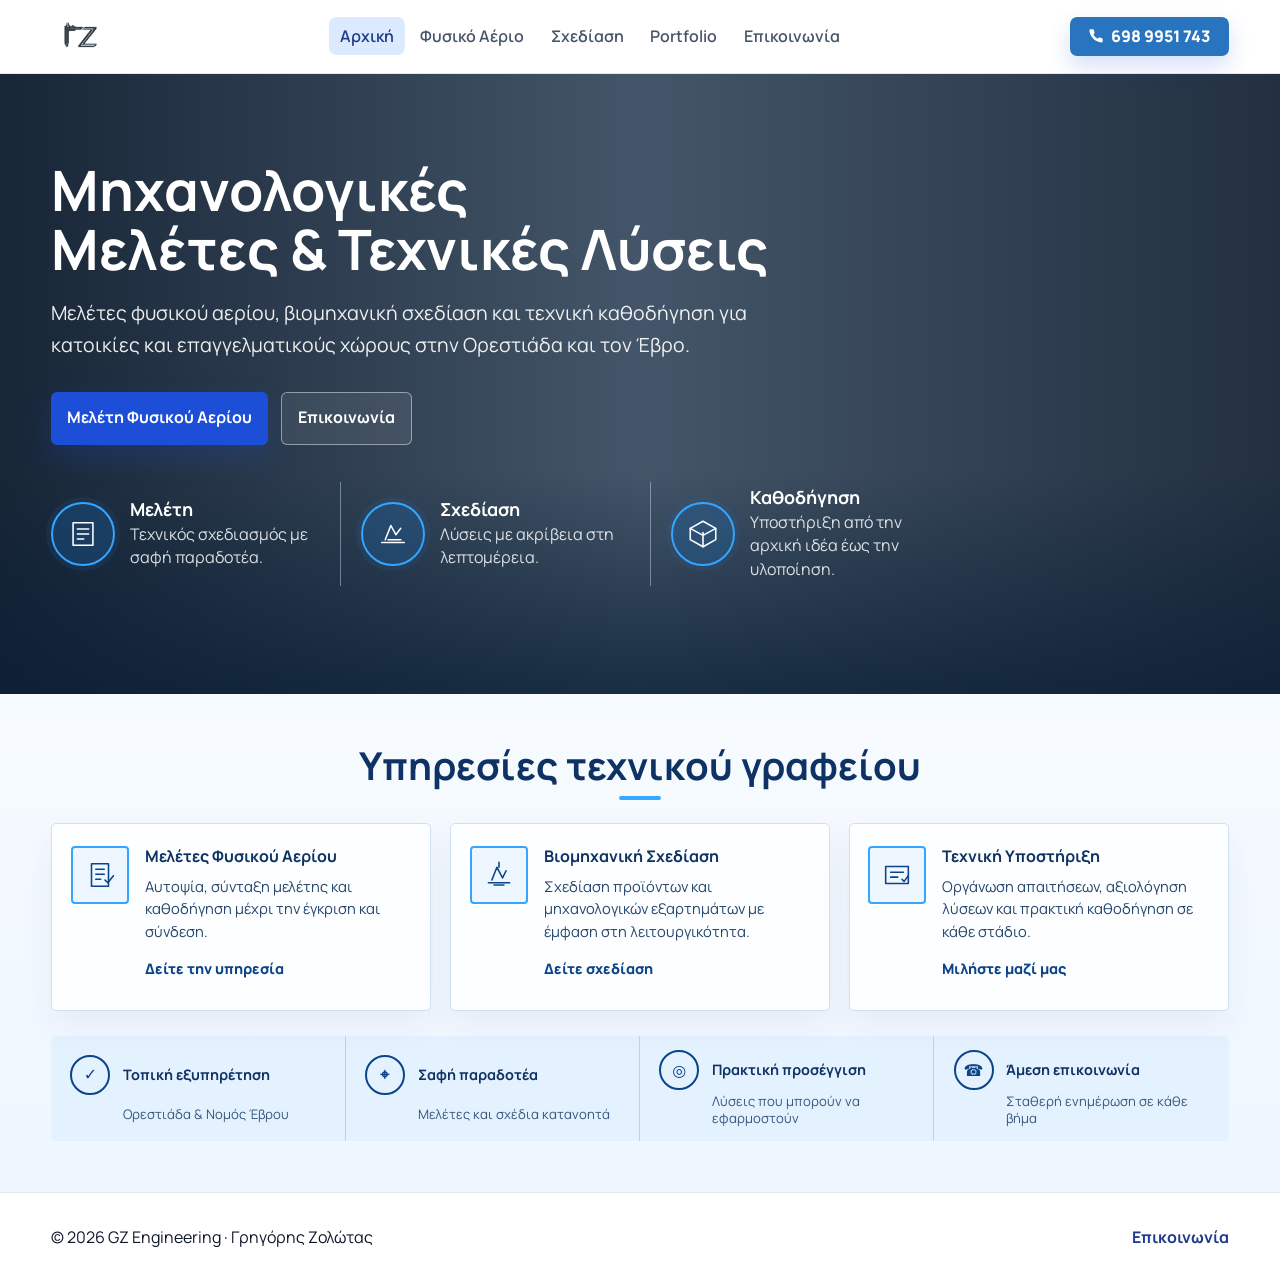
==== index.html @ 8419c151 "Update index.html" ====
<!doctype html>
<html lang="el">
<head>
  <meta charset="UTF-8" />
  <meta name="viewport" content="width=device-width, initial-scale=1.0" />
  <title>Μηχανολογικές Μελέτες & Βιομηχανική Σχεδίαση | GZ Engineering</title>
  <meta name="description" content="Τεχνικό γραφείο μηχανολόγου μηχανικού στην Ορεστιάδα. Μελέτες φυσικού αερίου, βιομηχανική σχεδίαση και τεχνικές λύσεις για κατοικίες και επιχειρήσεις." />
  <meta name="keywords" content="μελέτη φυσικού αερίου, μελέτη φυσικού αερίου Ορεστιάδα, μηχανολόγος μηχανικός Ορεστιάδα, βιομηχανική σχεδίαση" />
  <meta name="robots" content="index, follow" />
  <link rel="canonical" href="https://gzengineering.gr/" />
  <meta property="og:title" content="Μηχανολογικές Μελέτες & Βιομηχανική Σχεδίαση | GZ Engineering" />
  <meta property="og:description" content="Τεχνικές λύσεις μηχανολόγου μηχανικού για κατοικίες και επαγγελματικούς χώρους στην Ορεστιάδα." />
  <meta property="og:type" content="website" />
  <meta property="og:url" content="https://gzengineering.gr/" />
  <meta name="theme-color" content="#0f172a" />
  <link rel="preconnect" href="https://fonts.googleapis.com" />
  <link rel="preconnect" href="https://fonts.gstatic.com" crossorigin />
  <link href="https://fonts.googleapis.com/css2?family=Manrope:wght@400;500;700;800&display=swap" rel="stylesheet" />
  <link rel="stylesheet" href="styles.css" />
  <script type="application/ld+json">
  {
    "@context": "https://schema.org",
    "@type": "ProfessionalService",
    "name": "GZ Engineering - Γρηγόρης Ζολώτας",
    "areaServed": "Ορεστιάδα",
    "serviceType": ["Μελέτη φυσικού αερίου", "Βιομηχανική σχεδίαση"],
    "url": "https://gzengineering.gr/"
  }
  </script>
</head>
<body class="home-page">
  <header class="site-header">
    <div class="container nav-wrap">
      <a class="brand" href="index.html" aria-label="GZ Engineering - Αρχική">
        <img class="brand-logo" src="assets/logo.png" alt="GZ Engineering" />
      </a>
      <nav aria-label="Κύρια πλοήγηση">
        <ul class="nav-list">
          <li><a class="active" href="index.html">Αρχική</a></li>
          <li><a href="fysiko-aerio.html">Φυσικό Αέριο</a></li>
          <li><a href="sxediasi.html">Σχεδίαση</a></li>
          <li><a href="portfolio.html">Portfolio</a></li>
          <li><a href="epikoinonia.html">Επικοινωνία</a></li>
        </ul>
      </nav>
      <a class="header-phone" href="tel:+306989951743" aria-label="Καλέστε στο 698 9951 743">
        <svg aria-hidden="true" viewBox="0 0 24 24" focusable="false">
          <path d="M22 16.92v3a2 2 0 0 1-2.18 2 19.8 19.8 0 0 1-8.63-3.07 19.5 19.5 0 0 1-6-6A19.8 19.8 0 0 1 2.12 4.18 2 2 0 0 1 4.11 2h3a2 2 0 0 1 2 1.72c.12.9.32 1.77.59 2.61a2 2 0 0 1-.45 2.11L8 9.69a16 16 0 0 0 6.31 6.31l1.25-1.25a2 2 0 0 1 2.11-.45c.84.27 1.72.47 2.61.59A2 2 0 0 1 22 16.92Z" />
        </svg>
        698 9951 743
      </a>
    </div>
  </header>

  <main>
    <section class="home-hero" aria-labelledby="home-title">
      <div class="container home-hero-grid">
        <div class="home-hero-copy">
          <h1 id="home-title"><span>Μηχανολογικές</span> <span>Μελέτες & Τεχνικές Λύσεις</span></h1>
          <p class="home-lead">
            Μελέτες φυσικού αερίου, βιομηχανική σχεδίαση και τεχνική καθοδήγηση
            για κατοικίες και επαγγελματικούς χώρους στην Ορεστιάδα και τον Έβρο.
          </p>

          <div class="home-hero-actions">
            <a class="btn btn-primary home-primary-action" href="fysiko-aerio.html">Μελέτη Φυσικού Αερίου</a>
            <a class="btn btn-secondary home-secondary-action" href="epikoinonia.html">Επικοινωνία</a>
          </div>

          <div class="home-process" aria-label="Κύρια χαρακτηριστικά τεχνικής υποστήριξης">
            <article class="home-process-item">
              <span class="home-process-icon" aria-hidden="true">
                <svg viewBox="0 0 48 48" focusable="false">
                  <path d="M10 8h28v32H10V8Z" />
                  <path d="M16 17h16M16 24h16M16 31h9" />
                </svg>
              </span>
              <div>
                <h2>Μελέτη</h2>
                <p>Τεχνικός σχεδιασμός με σαφή παραδοτέα.</p>
              </div>
            </article>

            <article class="home-process-item">
              <span class="home-process-icon" aria-hidden="true">
                <svg viewBox="0 0 48 48" focusable="false">
                  <path d="M8 36h32M13 32l8-20 7 13 7-9" />
                  <path d="M17 32h18" />
                </svg>
              </span>
              <div>
                <h2>Σχεδίαση</h2>
                <p>Λύσεις με ακρίβεια στη λεπτομέρεια.</p>
              </div>
            </article>

            <article class="home-process-item">
              <span class="home-process-icon" aria-hidden="true">
                <svg viewBox="0 0 48 48" focusable="false">
                  <path d="M24 6 42 16v16L24 42 6 32V16L24 6Z" />
                  <path d="M24 22v20M42 16 24 26 6 16" />
                </svg>
              </span>
              <div>
                <h2>Καθοδήγηση</h2>
                <p>Υποστήριξη από την αρχική ιδέα έως την υλοποίηση.</p>
              </div>
            </article>
          </div>
        </div>
      </div>
    </section>

    <section class="home-services-section" aria-labelledby="services-title">
      <div class="container">
        <h2 id="services-title">Υπηρεσίες τεχνικού γραφείου</h2>

        <div class="home-services-grid">
          <article class="home-service-card">
            <span class="home-service-icon" aria-hidden="true">
              <svg viewBox="0 0 48 48" focusable="false">
                <path d="M12 8h24v32H12V8Z" />
                <path d="M18 16h12M18 23h12M18 30h7M31 31l4 4 8-10" />
              </svg>
            </span>
            <div>
              <h3>Μελέτες Φυσικού Αερίου</h3>
              <p>Αυτοψία, σύνταξη μελέτης και καθοδήγηση μέχρι την έγκριση και σύνδεση.</p>
              <a href="fysiko-aerio.html">Δείτε την υπηρεσία</a>
            </div>
          </article>

          <article class="home-service-card">
            <span class="home-service-icon" aria-hidden="true">
              <svg viewBox="0 0 48 48" focusable="false">
                <path d="M9 35h30M14 31l7-18 8 15 5-10" />
                <path d="M17 38h14M24 6v7" />
              </svg>
            </span>
            <div>
              <h3>Βιομηχανική Σχεδίαση</h3>
              <p>Σχεδίαση προϊόντων και μηχανολογικών εξαρτημάτων με έμφαση στη λειτουργικότητα.</p>
              <a href="sxediasi.html">Δείτε σχεδίαση</a>
            </div>
          </article>

          <article class="home-service-card">
            <span class="home-service-icon" aria-hidden="true">
              <svg viewBox="0 0 48 48" focusable="false">
                <path d="M8 12h32v24H8V12Z" />
                <path d="M15 20h18M15 27h10M31 30l3 3 6-8" />
              </svg>
            </span>
            <div>
              <h3>Τεχνική Υποστήριξη</h3>
              <p>Οργάνωση απαιτήσεων, αξιολόγηση λύσεων και πρακτική καθοδήγηση σε κάθε στάδιο.</p>
              <a href="epikoinonia.html">Μιλήστε μαζί μας</a>
            </div>
          </article>
        </div>

        <div class="home-trust-strip" aria-label="Βασικά πλεονεκτήματα συνεργασίας">
          <div>
            <span aria-hidden="true">✓</span>
            <strong>Τοπική εξυπηρέτηση</strong>
            <p>Ορεστιάδα & Νομός Έβρου</p>
          </div>
          <div>
            <span aria-hidden="true">⌖</span>
            <strong>Σαφή παραδοτέα</strong>
            <p>Μελέτες και σχέδια κατανοητά</p>
          </div>
          <div>
            <span aria-hidden="true">◎</span>
            <strong>Πρακτική προσέγγιση</strong>
            <p>Λύσεις που μπορούν να εφαρμοστούν</p>
          </div>
          <div>
            <span aria-hidden="true">☎</span>
            <strong>Άμεση επικοινωνία</strong>
            <p>Σταθερή ενημέρωση σε κάθε βήμα</p>
          </div>
        </div>
      </div>
    </section>
  </main>

  <footer class="site-footer">
    <div class="container footer-wrap">
      <p>© <span id="year"></span> GZ Engineering · Γρηγόρης Ζολώτας</p>
      <a href="epikoinonia.html">Επικοινωνία</a>
    </div>
  </footer>

  <script>
    document.getElementById('year').textContent = new Date().getFullYear();
  </script>
</body>
</html>
---- styles.css ----
:root {
  --bg: #f8fafc;
  --surface: #ffffff;
  --ink: #0f172a;
  --muted: #475569;
  --line: #e2e8f0;
  --primary: #1d4ed8;
  --primary-dark: #1e3a8a;
}

* { box-sizing: border-box; }
body {
  margin: 0;
  font-family: 'Manrope', system-ui, -apple-system, sans-serif;
  color: var(--ink);
  background: var(--bg);
  line-height: 1.6;
  overflow-x: hidden;
}
.container { width: min(1100px, 92%); margin-inline: auto; }

.site-header {
  position: sticky;
  top: 0;
  z-index: 20;
  backdrop-filter: blur(8px);
  background: color-mix(in srgb, white 80%, transparent);
  border-bottom: 1px solid var(--line);
}
.nav-wrap { display: flex; align-items: center; justify-content: space-between; gap: 1rem; padding: .9rem 0; }
.brand { font-weight: 800; color: var(--ink); text-decoration: none; letter-spacing: .2px; }
nav { min-width: 0; }
.nav-list { display: flex; flex-wrap: wrap; list-style: none; gap: .25rem; margin: 0; padding: 0; }
.nav-list a {
  text-decoration: none;
  color: var(--muted);
  font-weight: 600;
  padding: .5rem .7rem;
  border-radius: .5rem;
}
.nav-list a:hover, .nav-list a.active { color: var(--primary-dark); background: #dbeafe; }

.hero { padding: 6rem 0 4rem; }
.eyebrow { color: var(--primary-dark); font-weight: 700; text-transform: uppercase; letter-spacing: .08em; font-size: .8rem; }
h1 { font-size: clamp(2rem, 6vw, 3.6rem); line-height: 1.1; margin: .5rem 0 1rem; }
.lead { font-size: clamp(1rem, 2.6vw, 1.2rem); color: var(--muted); max-width: 68ch; }
.hero-cta { display: flex; flex-wrap: wrap; gap: .85rem; margin-top: 1.6rem; }
.btn { text-decoration: none; padding: .8rem 1rem; border: 0; border-radius: .7rem; font: inherit; font-weight: 700; cursor: pointer; }
.btn-primary { background: var(--primary); color: white; }
.btn-primary:hover { background: var(--primary-dark); }
.btn-secondary { border: 1px solid var(--line); color: var(--ink); background: white; }

.section { padding: 1rem 0 4rem; }
.grid-2 { display: grid; gap: 1rem; grid-template-columns: 1fr; }
.card {
  background: var(--surface);
  border: 1px solid var(--line);
  border-radius: 1rem;
  padding: 1.2rem 1.2rem;
}
.card h2 { margin-top: .2rem; font-size: 1.25rem; }
.card ul { padding-left: 1.1rem; margin: .5rem 0 0; }

.site-footer { border-top: 1px solid var(--line); background: white; }
.footer-wrap { display: flex; justify-content: space-between; align-items: center; gap: 1rem; padding: 1rem 0; }
.footer-wrap a { color: var(--primary-dark); font-weight: 700; text-decoration: none; }

@media (min-width: 860px) {
  .grid-2 { grid-template-columns: 1fr 1fr; }
}

.hero-compact { padding-top: 4.5rem; }
.facts-grid { display: grid; gap: .9rem; margin-top: 1.2rem; }
.fact-card { background: #eff6ff; border: 1px solid #bfdbfe; border-radius: .9rem; padding: 1rem; font-weight: 600; color: #1e3a8a; }

.split { display: grid; gap: 1rem; grid-template-columns: 1fr; }
.form-card h2 { margin-bottom: .8rem; }
.interest-form { display: grid; gap: .7rem; }
.interest-form label, .interest-form legend { font-weight: 700; }
.interest-form input, .interest-form select, .interest-form textarea {
  width: 100%; padding: .7rem .75rem; border-radius: .65rem; border: 1px solid var(--line); font: inherit;
}
.interest-form fieldset { border: 1px solid var(--line); border-radius: .75rem; padding: .75rem; display: grid; gap: .5rem; }
.check { display: flex; align-items: flex-start; gap: .5rem; font-weight: 500; }
.check input[type="checkbox"] { width: auto; flex: 0 0 auto; margin: .35rem 0 0; }

@media (min-width: 860px) {
  .split { grid-template-columns: 1fr 1fr; }
  .facts-grid { grid-template-columns: repeat(3, 1fr); }
}

.brand {
  display: inline-flex;
  align-items: center;
}

.brand-logo {
  display: block;
  height: 44px;
  width: auto;
  max-width: min(180px, 36vw);
  object-fit: contain;
}

.header-phone {
  display: none;
  align-items: center;
  gap: .45rem;
  text-decoration: none;
  color: #ffffff;
  background: #2874be;
  padding: .72rem 1.15rem;
  border-radius: .45rem;
  font-weight: 800;
  line-height: 1;
  box-shadow: 0 10px 22px rgba(29, 78, 216, .18);
}

.header-phone svg {
  width: 1rem;
  height: 1rem;
  fill: currentColor;
}

.header-phone:hover {
  background: var(--primary-dark);
}

/* Homepage */
.home-page {
  background: #f3f8fd;
}

.home-page .site-header {
  background: rgba(255, 255, 255, .98);
  backdrop-filter: blur(12px);
}

.home-page .container {
  width: min(1360px, 92%);
}

.home-hero {
  position: relative;
  min-height: 620px;
  color: #ffffff;
  background:
    linear-gradient(90deg, rgba(5, 20, 38, .92) 0%, rgba(9, 31, 55, .75) 50%, rgba(5, 20, 38, .88) 100%),
    url("https://images.unsplash.com/photo-1764737734436-7eb904d3a4ab?auto=format&fit=crop&fm=jpg&ixlib=rb-4.1.0&q=85&w=2400") center / cover no-repeat;
  overflow: hidden;
}

.home-hero::after {
  content: "";
  position: absolute;
  inset: auto 0 0;
  height: 36%;
  background: linear-gradient(0deg, rgba(8, 29, 52, .72), rgba(8, 29, 52, 0));
  pointer-events: none;
}

.home-hero-grid {
  position: relative;
  z-index: 1;
  display: grid;
  grid-template-columns: 1fr;
  align-items: start;
  padding: clamp(1rem, 2vw, 1.45rem) 0 clamp(3rem, 5vw, 4.5rem);
}

.home-hero-copy {
  max-width: 960px;
  padding-top: clamp(3.25rem, 5vw, 4.35rem);
}

.home-eyebrow {
  position: relative;
  margin: 0 0 1.8rem;
  color: #38a7ff;
  font-size: clamp(1rem, 1.7vw, 1.35rem);
  font-weight: 500;
}

.home-eyebrow::after {
  content: "";
  position: absolute;
  left: 0;
  bottom: -1rem;
  width: 52px;
  height: 4px;
  border-radius: 999px;
  background: #38a7ff;
}

.home-hero h1 {
  max-width: 900px;
  margin: 0 0 1.1rem;
  color: #ffffff;
  font-size: clamp(2.45rem, 4.35vw, 4.25rem);
  line-height: 1.06;
  letter-spacing: 0;
}

.home-hero h1 span {
  display: block;
}

.home-lead {
  max-width: 720px;
  margin: 0;
  color: rgba(255, 255, 255, .92);
  font-size: clamp(1.03rem, 1.55vw, 1.22rem);
  line-height: 1.65;
}

.home-hero-actions {
  display: flex;
  flex-wrap: wrap;
  gap: .8rem;
  margin-top: clamp(1.4rem, 2.4vw, 2rem);
}

.home-primary-action,
.home-secondary-action {
  display: inline-flex;
  align-items: center;
  justify-content: center;
  min-height: 46px;
  border-radius: .38rem;
}

.home-primary-action {
  box-shadow: 0 12px 30px rgba(29, 78, 216, .22);
}

.home-secondary-action {
  color: #ffffff;
  border-color: rgba(255, 255, 255, .45);
  background: rgba(255, 255, 255, .08);
}

.home-secondary-action:hover {
  color: #0f3264;
  background: rgba(255, 255, 255, .9);
}

.home-process {
  display: grid;
  grid-template-columns: repeat(3, minmax(0, 1fr));
  gap: 1.25rem;
  max-width: 910px;
  margin-top: clamp(1.8rem, 3vw, 2.35rem);
}

.home-process-item {
  display: grid;
  grid-template-columns: auto 1fr;
  gap: .9rem;
  align-items: center;
  min-width: 0;
  padding: .3rem 1rem .3rem 0;
  border-right: 1px solid rgba(203, 225, 246, .45);
}

.home-process-item > div,
.home-service-card > div {
  min-width: 0;
}

.home-process-item:last-child {
  border-right: 0;
}

.home-process-icon,
.home-service-icon {
  display: inline-grid;
  place-items: center;
  border: 2px solid #35a5ff;
}

.home-process-icon {
  width: 64px;
  height: 64px;
  color: #ffffff;
  border-radius: 50%;
  background: rgba(25, 104, 173, .32);
  box-shadow: 0 0 0 5px rgba(31, 111, 191, .13);
}

.home-process-icon svg,
.home-service-icon svg {
  width: 34px;
  height: 34px;
  fill: none;
  stroke: currentColor;
  stroke-linecap: round;
  stroke-linejoin: round;
  stroke-width: 2.2;
}

.home-process-item h2 {
  margin: 0 0 .15rem;
  color: #ffffff;
  font-size: 1.12rem;
  line-height: 1.2;
}

.home-process-item p {
  margin: 0;
  color: rgba(255, 255, 255, .84);
  line-height: 1.45;
}

.home-services-section {
  padding: clamp(2.2rem, 4vw, 3.8rem) 0 3.2rem;
  background: linear-gradient(180deg, #f7fbff 0%, #eef6ff 100%);
}

.home-services-section h2 {
  position: relative;
  margin: 0 auto 1.45rem;
  color: #0f3264;
  font-size: clamp(1.85rem, 3vw, 2.45rem);
  line-height: 1.1;
  text-align: center;
}

.home-services-section h2::after {
  content: "";
  display: block;
  width: 42px;
  height: 4px;
  margin: .55rem auto 0;
  border-radius: 999px;
  background: #38a7ff;
}

.home-services-grid {
  display: grid;
  grid-template-columns: repeat(3, minmax(0, 1fr));
  gap: 1.2rem;
}

.home-service-card {
  display: grid;
  grid-template-columns: auto 1fr;
  gap: 1rem;
  min-width: 0;
  min-height: 188px;
  padding: 1.35rem 1.15rem;
  border: 1px solid #cfe0f3;
  border-radius: .32rem;
  background: rgba(255, 255, 255, .86);
  box-shadow: 0 14px 34px rgba(18, 54, 95, .06);
}

.home-service-icon {
  width: 58px;
  height: 58px;
  color: #0b4488;
  border-radius: .25rem;
  background: #eef6ff;
}

.home-service-card h3 {
  margin: 0 0 .55rem;
  color: #0f3264;
  font-size: 1rem;
  line-height: 1.25;
}

.home-service-card p {
  margin: 0 0 .8rem;
  color: #24466d;
  font-size: .92rem;
  line-height: 1.55;
}

.home-service-card a {
  color: #0b4488;
  font-size: .9rem;
  font-weight: 800;
  text-decoration: none;
}

.home-service-card a:hover {
  color: var(--primary);
  text-decoration: underline;
  text-underline-offset: .18rem;
}

.home-trust-strip {
  display: grid;
  grid-template-columns: repeat(4, minmax(0, 1fr));
  gap: 0;
  margin-top: 1.55rem;
  border-radius: .28rem;
  background: rgba(226, 241, 255, .82);
  overflow: hidden;
}

.home-trust-strip > div {
  display: grid;
  grid-template-columns: auto 1fr;
  column-gap: .8rem;
  align-items: center;
  min-height: 74px;
  padding: .9rem 1.2rem;
  border-right: 1px solid #b8d3ef;
}

.home-trust-strip > div:last-child {
  border-right: 0;
}

.home-trust-strip span {
  display: inline-grid;
  place-items: center;
  width: 40px;
  height: 40px;
  border: 2px solid #0b4488;
  border-radius: 50%;
  color: #0b4488;
  font-weight: 800;
}

.home-trust-strip strong {
  display: block;
  color: #0f3264;
  font-size: .9rem;
  line-height: 1.25;
}

.home-trust-strip p {
  grid-column: 2;
  margin: .15rem 0 0;
  color: #37577c;
  font-size: .82rem;
  line-height: 1.3;
}

/* Natural gas landing page */
.gas-page {
  background: #f3f8fd;
}

.gas-page .site-header {
  background: rgba(255, 255, 255, .98);
  backdrop-filter: blur(12px);
}

.gas-page .container {
  width: min(1360px, 92%);
}

.gas-hero {
  position: relative;
  min-height: 560px;
  color: #ffffff;
  background:
    linear-gradient(90deg, rgba(5, 20, 38, .90) 0%, rgba(7, 27, 50, .72) 49%, rgba(6, 24, 45, .88) 100%),
    url("https://images.unsplash.com/photo-1710751188315-4f220a614bcd?auto=format&fit=crop&fm=jpg&ixlib=rb-4.1.0&q=85&w=2400") center / cover no-repeat;
  overflow: hidden;
}

.gas-hero::after {
  content: "";
  position: absolute;
  inset: auto 0 0;
  height: 36%;
  background: linear-gradient(0deg, rgba(8, 29, 52, .72), rgba(8, 29, 52, 0));
  pointer-events: none;
}

.gas-hero-grid {
  position: relative;
  z-index: 1;
  display: grid;
  grid-template-columns: 1fr;
  gap: clamp(2rem, 5vw, 4rem);
  align-items: start;
  padding: clamp(1rem, 2vw, 1.45rem) 0 clamp(3rem, 5vw, 4.5rem);
}

.gas-hero-copy {
  max-width: 925px;
  padding-top: clamp(3.25rem, 5vw, 4.25rem);
}

.gas-eyebrow {
  position: relative;
  margin: 0 0 1.8rem;
  color: #38a7ff;
  font-size: clamp(1rem, 1.7vw, 1.35rem);
  font-weight: 500;
}

.gas-eyebrow::after {
  content: "";
  position: absolute;
  left: 0;
  bottom: -1rem;
  width: 52px;
  height: 4px;
  border-radius: 999px;
  background: #38a7ff;
}

.gas-hero h1 {
  max-width: 860px;
  margin: 0 0 1.1rem;
  color: #ffffff;
  font-size: clamp(2.4rem, 4.35vw, 4.15rem);
  line-height: 1.06;
  letter-spacing: 0;
}

.gas-lead {
  max-width: 670px;
  margin: 0;
  color: rgba(255, 255, 255, .92);
  font-size: clamp(1.03rem, 1.55vw, 1.22rem);
  line-height: 1.65;
}

.gas-process {
  display: grid;
  grid-template-columns: repeat(3, minmax(0, 1fr));
  gap: 1.25rem;
  max-width: 875px;
  margin-top: clamp(1.7rem, 3vw, 2.25rem);
}

.process-item {
  display: grid;
  grid-template-columns: auto 1fr;
  gap: .9rem;
  align-items: center;
  min-width: 0;
  padding: .3rem 1rem .3rem 0;
  border-right: 1px solid rgba(203, 225, 246, .45);
}

.process-item:last-child {
  border-right: 0;
}

.process-icon,
.study-icon {
  display: inline-grid;
  place-items: center;
  color: #ffffff;
  border: 2px solid #35a5ff;
  background: rgba(25, 104, 173, .32);
  box-shadow: 0 0 0 5px rgba(31, 111, 191, .13);
}

.process-icon {
  width: 64px;
  height: 64px;
  border-radius: 50%;
}

.process-icon svg,
.study-icon svg {
  width: 34px;
  height: 34px;
  fill: none;
  stroke: currentColor;
  stroke-linecap: round;
  stroke-linejoin: round;
  stroke-width: 2.2;
}

.process-item h2 {
  margin: 0 0 .15rem;
  color: #ffffff;
  font-size: 1.12rem;
  line-height: 1.2;
}

.process-item p {
  margin: 0;
  color: rgba(255, 255, 255, .84);
  line-height: 1.45;
}

.gas-hero-actions {
  display: flex;
  flex-wrap: wrap;
  gap: .75rem;
  margin-top: clamp(1.4rem, 2.4vw, 2rem);
}

.gas-anchor-button {
  display: inline-flex;
  align-items: center;
  justify-content: center;
  min-height: 46px;
  border-radius: .38rem;
  box-shadow: 0 12px 30px rgba(29, 78, 216, .22);
}

.gas-benefits-section {
  padding: clamp(2.2rem, 4vw, 3.6rem) 0;
  background: linear-gradient(180deg, #eef6ff 0%, #f7fbff 100%);
}

.gas-benefits-section h2 {
  position: relative;
  margin: 0 auto 1.45rem;
  color: #0f3264;
  font-size: clamp(1.85rem, 3vw, 2.45rem);
  line-height: 1.1;
  text-align: center;
}

.gas-benefits-section h2::after {
  content: "";
  display: block;
  width: 42px;
  height: 4px;
  margin: .55rem auto 0;
  border-radius: 999px;
  background: #38a7ff;
}

.gas-benefits-grid {
  display: grid;
  grid-template-columns: repeat(2, minmax(0, 1fr));
  gap: 1.2rem;
}

.gas-benefit-card {
  min-height: 170px;
  padding: 1.35rem 1.45rem;
  border: 1px solid #cfe0f3;
  border-radius: .32rem;
  background: rgba(255, 255, 255, .86);
  box-shadow: 0 14px 34px rgba(18, 54, 95, .06);
}

.gas-benefit-card p {
  margin: 0;
  color: #24466d;
  font-size: 1rem;
  line-height: 1.65;
}

.gas-benefit-card strong {
  color: #0f3264;
}

.benefits-link {
  display: flex;
  justify-content: center;
  width: fit-content;
  max-width: 100%;
  margin: 1.45rem auto 0;
  border-radius: .38rem;
  text-align: center;
}

.gas-interest-form {
  gap: .24rem;
  padding: clamp(1.05rem, 2vw, 1.45rem);
  color: #ffffff;
  border: 1px solid rgba(172, 208, 238, .35);
  border-radius: .6rem;
  background: linear-gradient(145deg, rgba(17, 44, 76, .92), rgba(8, 28, 52, .88));
  box-shadow: 0 24px 70px rgba(0, 0, 0, .28);
}

.gas-interest-form h2 {
  position: relative;
  margin: 0 0 .9rem;
  color: #ffffff;
  font-size: clamp(1.4rem, 1.9vw, 1.65rem);
  line-height: 1.18;
}

.gas-interest-form h2::after {
  content: "";
  position: absolute;
  left: 0;
  bottom: -.65rem;
  width: 52px;
  height: 4px;
  border-radius: 999px;
  background: #38a7ff;
}

.gas-interest-form label {
  color: rgba(255, 255, 255, .92);
  font-size: .82rem;
}

.gas-interest-form input,
.gas-interest-form select,
.gas-interest-form textarea {
  min-height: 38px;
  color: #243044;
  background: rgba(255, 255, 255, .95);
  border-color: rgba(218, 230, 242, .98);
  border-radius: .35rem;
  outline: none;
}

.gas-interest-form input:focus,
.gas-interest-form select:focus,
.gas-interest-form textarea:focus {
  border-color: #38a7ff;
  box-shadow: 0 0 0 3px rgba(56, 167, 255, .2);
}

.gas-interest-form textarea {
  resize: vertical;
  min-height: 60px;
}

.gas-interest-form .gas-use-options {
  gap: .45rem;
  margin: .1rem 0 .25rem;
  padding: .55rem .65rem .65rem;
  border-color: rgba(172, 208, 238, .3);
  border-radius: .4rem;
  background: rgba(255, 255, 255, .06);
}

.gas-interest-form .gas-use-options legend {
  padding: 0 .2rem;
  color: rgba(255, 255, 255, .92);
  font-size: .82rem;
}

.gas-use-grid {
  display: grid;
  grid-template-columns: 1fr;
  gap: .35rem;
}

.gas-use-grid .check {
  align-items: center;
  min-height: 32px;
  padding: .35rem .48rem;
  border: 1px solid rgba(172, 208, 238, .22);
  border-radius: .35rem;
  background: rgba(255, 255, 255, .06);
  color: rgba(255, 255, 255, .9);
  font-size: .8rem;
  line-height: 1.25;
}

.gas-use-grid .check input[type="checkbox"] {
  width: 18px;
  height: 18px;
  min-height: 0;
  margin: 0;
  accent-color: #1f6fbf;
}

.gas-interest-form .consent-check {
  align-items: flex-start;
  margin: .2rem 0 .5rem;
  color: rgba(255, 255, 255, .9);
  font-size: .78rem;
  line-height: 1.45;
}

.gas-interest-form .consent-check input {
  width: 22px;
  height: 22px;
  min-height: 0;
  margin-top: .1rem;
  accent-color: #1f6fbf;
}

.gas-submit {
  display: inline-flex;
  justify-content: center;
  align-items: center;
  width: 100%;
  min-height: 48px;
  border-radius: .38rem;
  font-size: 1.1rem;
  box-shadow: 0 12px 30px rgba(29, 78, 216, .22);
}

.form-note {
  margin: .4rem 0 0;
  color: rgba(255, 255, 255, .76);
  font-size: .78rem;
  text-align: center;
}

.gas-form-section {
  padding: clamp(2.4rem, 4vw, 3.8rem) 0;
  background:
    linear-gradient(90deg, rgba(5, 20, 38, .94), rgba(7, 27, 50, .88)),
    url("https://images.unsplash.com/photo-1710751188315-4f220a614bcd?auto=format&fit=crop&fm=jpg&ixlib=rb-4.1.0&q=80&w=1800") center / cover no-repeat;
}

.gas-form-section .gas-interest-form {
  max-width: 560px;
  margin: 0 auto;
}

.gas-study-section {
  padding: clamp(2.2rem, 4vw, 3.6rem) 0 3rem;
  background: linear-gradient(180deg, #f7fbff 0%, #eef6ff 100%);
}

.gas-study-section h2 {
  position: relative;
  margin: 0 auto 1.45rem;
  color: #0f3264;
  font-size: clamp(1.85rem, 3vw, 2.45rem);
  line-height: 1.1;
  text-align: center;
}

.gas-study-section h2::after {
  content: "";
  display: block;
  width: 42px;
  height: 4px;
  margin: .55rem auto 0;
  border-radius: 999px;
  background: #38a7ff;
}

.study-cards {
  display: grid;
  grid-template-columns: repeat(4, minmax(0, 1fr));
  gap: 1.2rem;
}

.study-card {
  display: grid;
  grid-template-columns: auto 1fr;
  gap: 1rem;
  min-width: 0;
  min-height: 138px;
  padding: 1.35rem 1.15rem;
  border: 1px solid #cfe0f3;
  border-radius: .32rem;
  background: rgba(255, 255, 255, .82);
  box-shadow: 0 14px 34px rgba(18, 54, 95, .06);
}

.study-icon {
  width: 58px;
  height: 58px;
  color: #0b4488;
  border-radius: .25rem;
  background: #eef6ff;
  box-shadow: none;
}

.study-card h3 {
  margin: 0 0 .55rem;
  color: #0f3264;
  font-size: .98rem;
  line-height: 1.25;
}

.study-card p {
  margin: 0;
  color: #24466d;
  font-size: .9rem;
  line-height: 1.55;
}

.trust-strip {
  display: grid;
  grid-template-columns: repeat(4, minmax(0, 1fr));
  gap: 0;
  margin-top: 1.55rem;
  border-radius: .28rem;
  background: rgba(226, 241, 255, .82);
  overflow: hidden;
}

.trust-strip > div {
  display: grid;
  grid-template-columns: auto 1fr;
  column-gap: .8rem;
  align-items: center;
  min-height: 74px;
  padding: .9rem 1.2rem;
  border-right: 1px solid #b8d3ef;
}

.trust-strip > div:last-child {
  border-right: 0;
}

.trust-strip span {
  display: inline-grid;
  place-items: center;
  width: 40px;
  height: 40px;
  border: 2px solid #0b4488;
  border-radius: 50%;
  color: #0b4488;
  font-weight: 800;
}

.trust-strip strong {
  display: block;
  color: #0f3264;
  font-size: .9rem;
  line-height: 1.25;
}

.trust-strip p {
  grid-column: 2;
  margin: .15rem 0 0;
  color: #37577c;
  font-size: .82rem;
  line-height: 1.3;
}

@media (min-width: 980px) {
  .header-phone {
    display: inline-flex;
  }
}

@media (max-width: 1120px) {
  .home-services-grid,
  .home-trust-strip {
    grid-template-columns: repeat(2, minmax(0, 1fr));
  }

  .home-trust-strip > div:nth-child(2n) {
    border-right: 0;
  }

  .gas-hero-grid {
    grid-template-columns: 1fr;
  }

  .gas-interest-form {
    max-width: 620px;
  }

  .study-cards,
  .trust-strip,
  .gas-benefits-grid {
    grid-template-columns: repeat(2, minmax(0, 1fr));
  }

  .trust-strip > div:nth-child(2n) {
    border-right: 0;
  }
}

@media (max-width: 720px) {
  .nav-wrap {
    flex-direction: column;
    align-items: center;
    justify-content: center;
    gap: .65rem;
    padding: .7rem 0;
  }

  .nav-list {
    justify-content: center;
  }

  .home-page .nav-list {
    max-width: min(100%, 340px);
    column-gap: .12rem;
    row-gap: .35rem;
  }

  .site-header nav {
    flex: 0 0 100%;
    width: 100%;
  }

  .nav-list a {
    padding: .34rem .42rem;
    font-size: .82rem;
  }

  .home-page .nav-list a {
    padding: .28rem .34rem;
    font-size: .76rem;
  }

  .brand-logo {
    height: 36px;
  }

  .gas-page .container {
    width: min(calc(100vw - 1.4rem), 1360px);
  }

  .home-page .container {
    width: 100%;
    max-width: 100vw;
    padding-inline: .7rem;
  }

  .home-page .site-header,
  .home-page main,
  .home-page footer {
    width: 100vw;
    max-width: 100vw;
    overflow: hidden;
  }

  .home-hero {
    min-height: auto;
  }

  .home-hero-grid {
    max-width: 100%;
    overflow: hidden;
    padding: 2.3rem 0 2.7rem;
  }

  .home-hero-copy {
    width: 100%;
    max-width: 100%;
    min-width: 0;
  }

  .home-hero h1 {
    max-width: 100%;
    font-size: clamp(1.85rem, 9vw, 2.25rem);
    overflow-wrap: anywhere;
  }

  .home-lead {
    max-width: min(100%, 32ch);
    font-size: .98rem;
    overflow-wrap: anywhere;
  }

  .home-hero-actions {
    width: 100%;
  }

  .home-primary-action,
  .home-secondary-action {
    width: 100%;
  }

  .home-process {
    grid-template-columns: 1fr;
    width: 100%;
    max-width: 100%;
    overflow: hidden;
  }

  .home-process-item {
    grid-template-columns: 64px minmax(0, 1fr);
    border-right: 0;
    border-bottom: 1px solid rgba(203, 225, 246, .35);
    padding-bottom: 1rem;
  }

  .home-process-item h2,
  .home-process-item p,
  .home-service-card h3,
  .home-service-card p {
    overflow-wrap: anywhere;
  }

  .home-process-item p {
    max-width: min(100%, 26ch);
  }

  .home-process-item:last-child {
    border-bottom: 0;
  }

  .home-services-grid,
  .home-trust-strip {
    grid-template-columns: 1fr;
  }

  .home-service-card {
    padding: 1.05rem 1rem;
  }

  .home-trust-strip > div {
    border-right: 0;
    border-bottom: 1px solid #b8d3ef;
  }

  .home-trust-strip > div:last-child {
    border-bottom: 0;
  }

  .gas-hero {
    min-height: auto;
  }

  .gas-hero-grid {
    padding: 2.3rem 0 2.7rem;
  }

  .gas-hero h1 {
    font-size: clamp(2rem, 10vw, 2.55rem);
    max-width: 100%;
  }

  .gas-lead {
    font-size: .98rem;
    max-width: 100%;
  }

  .gas-process {
    grid-template-columns: 1fr;
  }

  .process-item {
    border-right: 0;
    border-bottom: 1px solid rgba(203, 225, 246, .35);
    padding-bottom: 1rem;
  }

  .process-item:last-child {
    border-bottom: 0;
  }

  .study-cards,
  .trust-strip,
  .gas-benefits-grid {
    grid-template-columns: 1fr;
  }

  .gas-benefit-card {
    padding: 1.05rem 1rem;
  }

  .benefits-link {
    width: 100%;
  }

  .trust-strip > div {
    border-right: 0;
    border-bottom: 1px solid #b8d3ef;
  }

  .trust-strip > div:last-child {
    border-bottom: 0;
  }
}
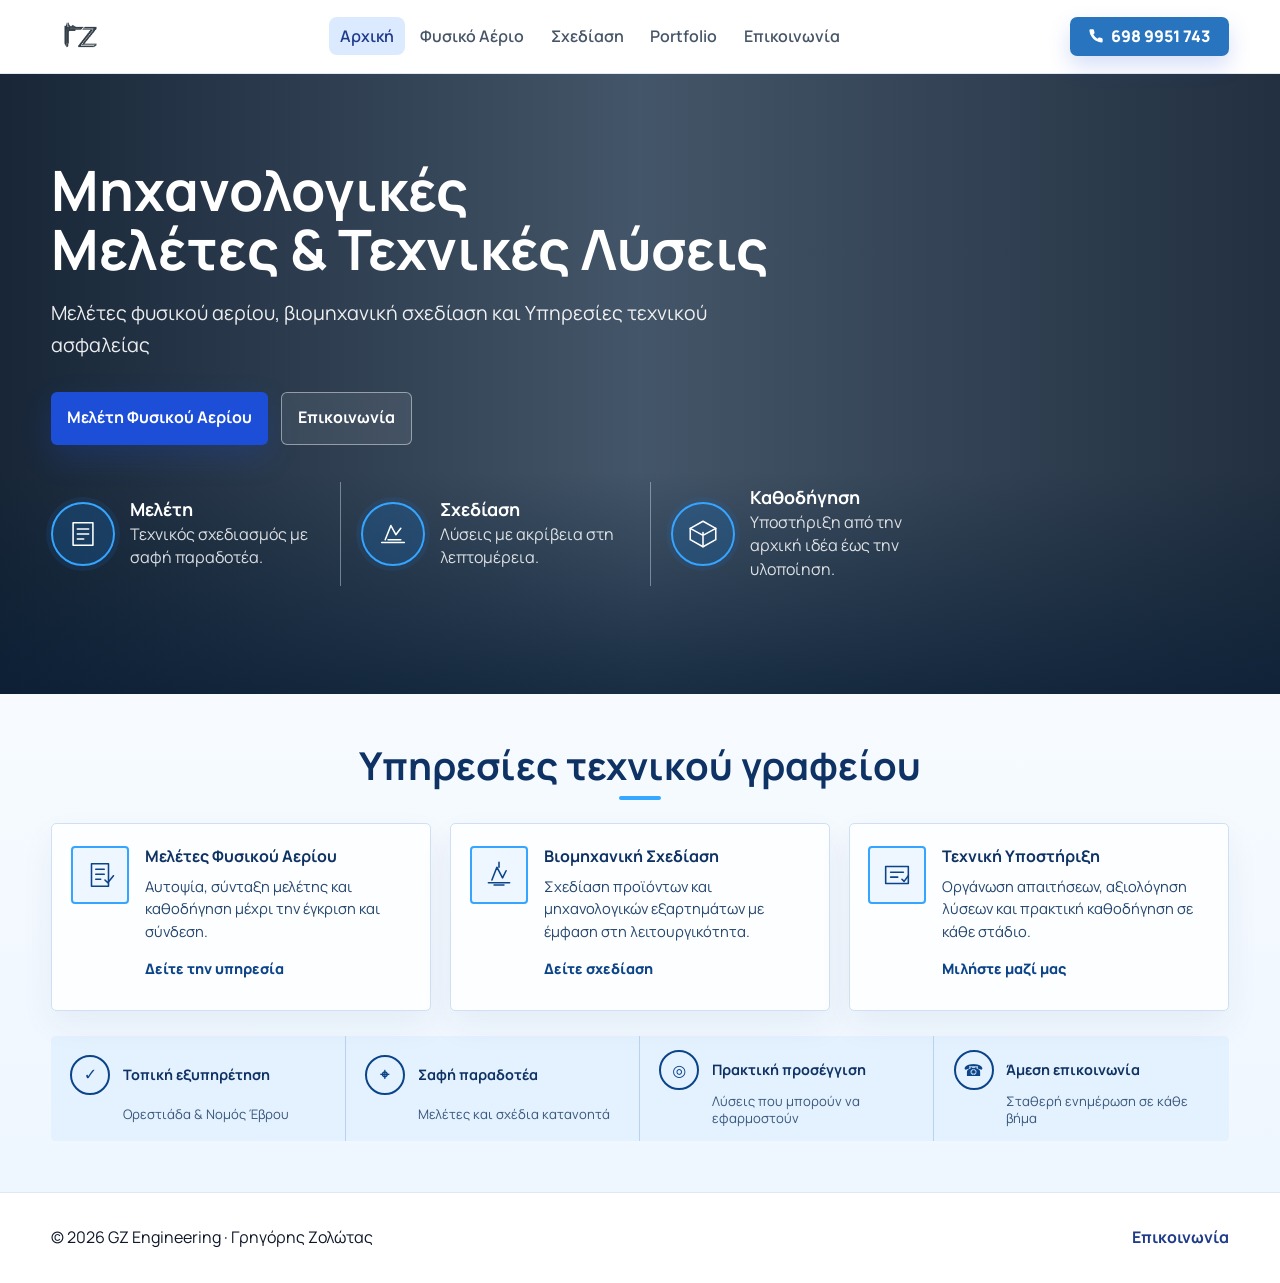
==== commit b56ba285: "Update home lead text in index.html" ====
--- a/index.html
+++ b/index.html
@@ -58,8 +58,7 @@
         <div class="home-hero-copy">
           <h1 id="home-title"><span>Μηχανολογικές</span> <span>Μελέτες & Τεχνικές Λύσεις</span></h1>
           <p class="home-lead">
-            Μελέτες φυσικού αερίου, βιομηχανική σχεδίαση και τεχνική καθοδήγηση
-            για κατοικίες και επαγγελματικούς χώρους στην Ορεστιάδα και τον Έβρο.
+            Μελέτες φυσικού αερίου, βιομηχανική σχεδίαση και Υπηρεσίες τεχνικού ασφαλείας
           </p>
 
           <div class="home-hero-actions">
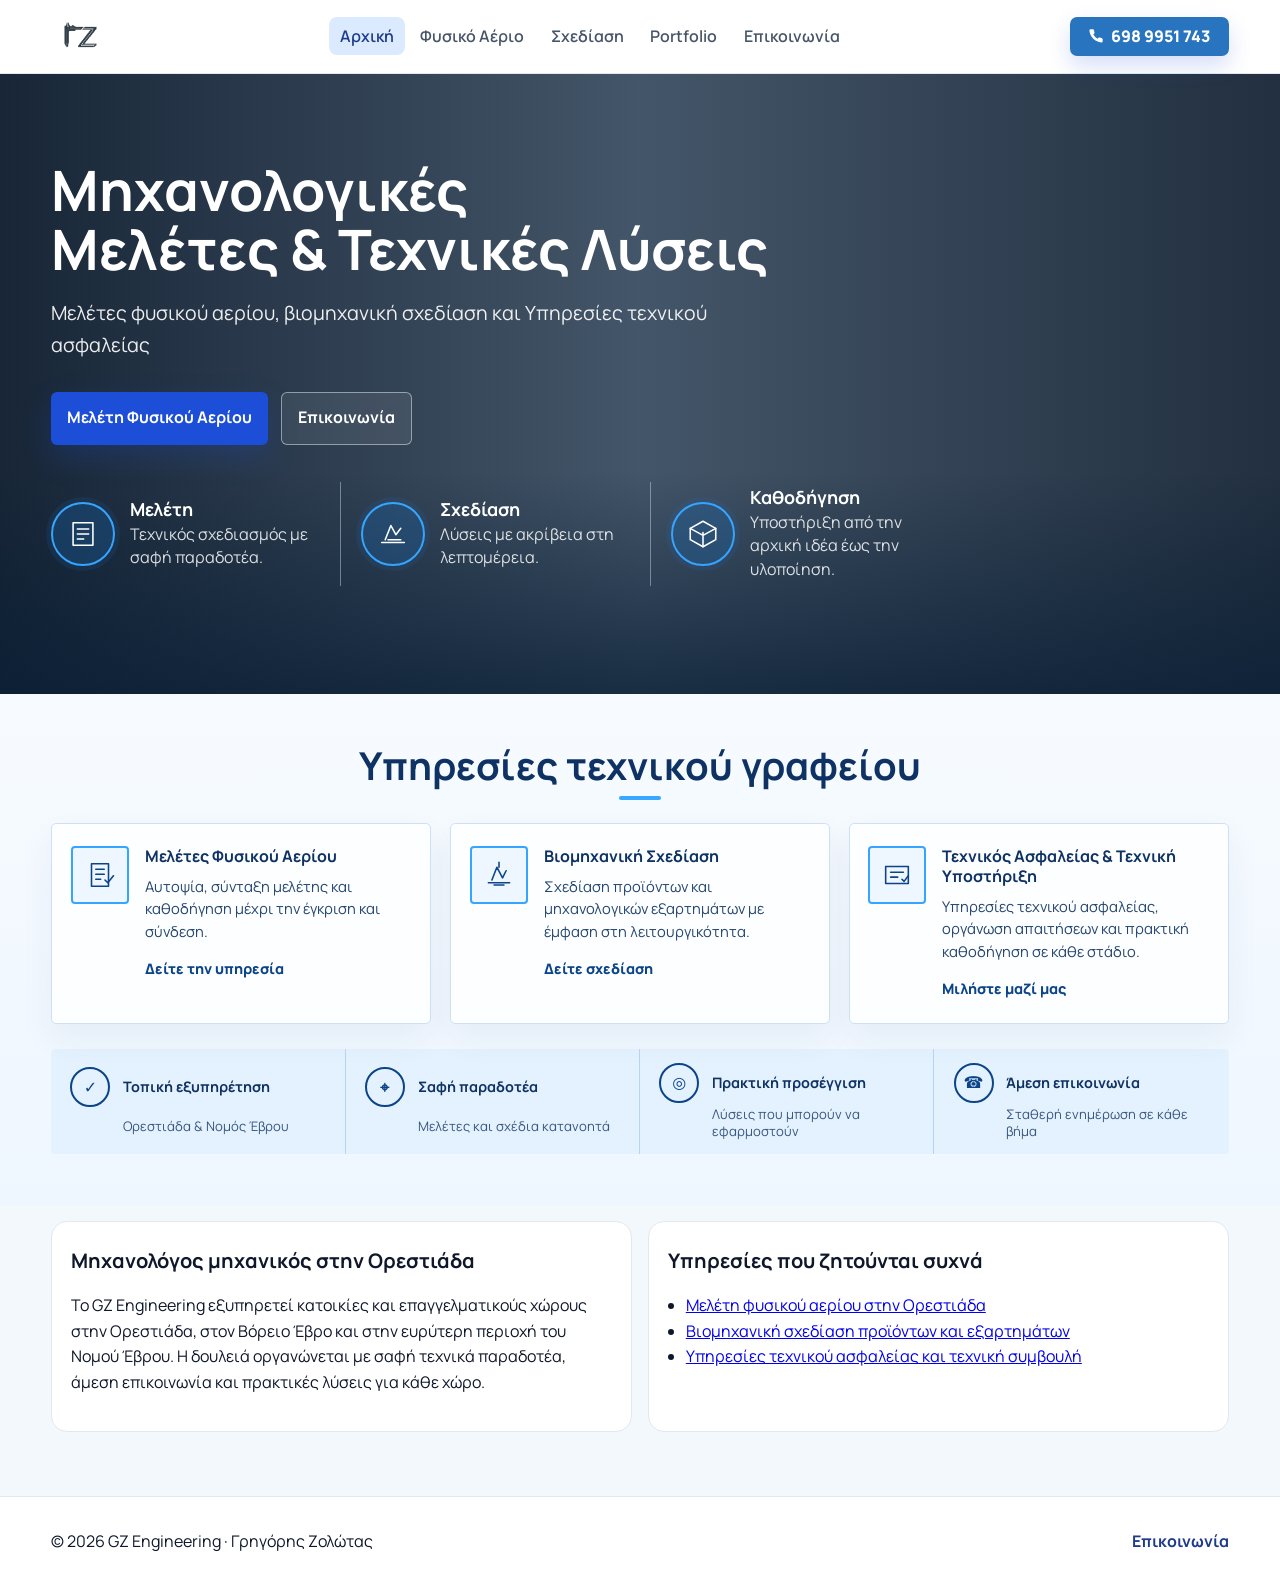
==== commit 337c7776: "Improve homepage local SEO metadata and copy" ====
--- a/index.html
+++ b/index.html
@@ -12,19 +12,106 @@
   <meta property="og:description" content="Τεχνικές λύσεις μηχανολόγου μηχανικού για κατοικίες και επαγγελματικούς χώρους στην Ορεστιάδα." />
   <meta property="og:type" content="website" />
   <meta property="og:url" content="https://gzengineering.gr/" />
+  <meta property="og:locale" content="el_GR" />
+  <meta property="og:site_name" content="GZ Engineering" />
+  <meta name="twitter:card" content="summary" />
   <meta name="theme-color" content="#0f172a" />
   <link rel="preconnect" href="https://fonts.googleapis.com" />
   <link rel="preconnect" href="https://fonts.gstatic.com" crossorigin />
   <link href="https://fonts.googleapis.com/css2?family=Manrope:wght@400;500;700;800&display=swap" rel="stylesheet" />
   <link rel="stylesheet" href="styles.css" />
+  <style>
+    .home-hero {
+      background:
+        linear-gradient(90deg, rgba(5, 20, 38, .92) 0%, rgba(9, 31, 55, .75) 50%, rgba(5, 20, 38, .88) 100%),
+        url("https://s.alicdn.com/@sc04/kf/H35e2f0994b4146cb9f5dce71892cd106m/Jeoro-Precision-4-Way-Measuring-Vernier-Caliper-for-Depth-Step-External-and-Internal-Dimensions-with-Locking-Screw-Mechanism.jpg") center / cover no-repeat;
+    }
+  </style>
   <script type="application/ld+json">
   {
     "@context": "https://schema.org",
-    "@type": "ProfessionalService",
-    "name": "GZ Engineering - Γρηγόρης Ζολώτας",
-    "areaServed": "Ορεστιάδα",
-    "serviceType": ["Μελέτη φυσικού αερίου", "Βιομηχανική σχεδίαση"],
-    "url": "https://gzengineering.gr/"
+    "@graph": [
+      {
+        "@type": ["ProfessionalService", "LocalBusiness"],
+        "@id": "https://gzengineering.gr/#business",
+        "name": "GZ Engineering",
+        "alternateName": "Γρηγόρης Ζολώτας - Μηχανολόγος Μηχανικός",
+        "url": "https://gzengineering.gr/",
+        "logo": "https://gzengineering.gr/assets/logo.png",
+        "image": "https://gzengineering.gr/assets/logo.png",
+        "telephone": "+306989951743",
+        "email": "gregory.zol.123@hotmail.com",
+        "priceRange": "€€",
+        "address": {
+          "@type": "PostalAddress",
+          "addressLocality": "Ορεστιάδα",
+          "addressRegion": "Έβρος",
+          "addressCountry": "GR"
+        },
+        "areaServed": [
+          "Ορεστιάδα",
+          "Νομός Έβρου",
+          "Βόρειος Έβρος"
+        ],
+        "openingHoursSpecification": [
+          {
+            "@type": "OpeningHoursSpecification",
+            "dayOfWeek": ["Monday", "Tuesday", "Wednesday", "Thursday", "Friday"],
+            "opens": "17:00",
+            "closes": "22:00"
+          }
+        ],
+        "knowsAbout": [
+          "Μελέτες φυσικού αερίου",
+          "Βιομηχανική σχεδίαση",
+          "Υπηρεσίες τεχνικού ασφαλείας",
+          "Μηχανολογικές μελέτες"
+        ],
+        "hasOfferCatalog": {
+          "@type": "OfferCatalog",
+          "name": "Υπηρεσίες μηχανολόγου μηχανικού",
+          "itemListElement": [
+            {
+              "@type": "Offer",
+              "itemOffered": {
+                "@type": "Service",
+                "name": "Μελέτη Φυσικού Αερίου",
+                "areaServed": "Ορεστιάδα και Νομός Έβρου",
+                "url": "https://gzengineering.gr/fysiko-aerio.html"
+              }
+            },
+            {
+              "@type": "Offer",
+              "itemOffered": {
+                "@type": "Service",
+                "name": "Βιομηχανική Σχεδίαση",
+                "areaServed": "Ορεστιάδα και Νομός Έβρου",
+                "url": "https://gzengineering.gr/sxediasi.html"
+              }
+            },
+            {
+              "@type": "Offer",
+              "itemOffered": {
+                "@type": "Service",
+                "name": "Υπηρεσίες Τεχνικού Ασφαλείας",
+                "areaServed": "Ορεστιάδα και Νομός Έβρου",
+                "url": "https://gzengineering.gr/epikoinonia.html"
+              }
+            }
+          ]
+        }
+      },
+      {
+        "@type": "WebSite",
+        "@id": "https://gzengineering.gr/#website",
+        "url": "https://gzengineering.gr/",
+        "name": "GZ Engineering",
+        "publisher": {
+          "@id": "https://gzengineering.gr/#business"
+        },
+        "inLanguage": "el-GR"
+      }
+    ]
   }
   </script>
 </head>
@@ -151,8 +238,8 @@
               </svg>
             </span>
             <div>
-              <h3>Τεχνική Υποστήριξη</h3>
-              <p>Οργάνωση απαιτήσεων, αξιολόγηση λύσεων και πρακτική καθοδήγηση σε κάθε στάδιο.</p>
+              <h3>Τεχνικός Ασφαλείας & Τεχνική Υποστήριξη</h3>
+              <p>Υπηρεσίες τεχνικού ασφαλείας, οργάνωση απαιτήσεων και πρακτική καθοδήγηση σε κάθε στάδιο.</p>
               <a href="epikoinonia.html">Μιλήστε μαζί μας</a>
             </div>
           </article>
@@ -180,6 +267,28 @@
             <p>Σταθερή ενημέρωση σε κάθε βήμα</p>
           </div>
         </div>
+      </div>
+    </section>
+
+    <section class="section" aria-labelledby="local-seo-title">
+      <div class="container grid-2">
+        <article class="card">
+          <h2 id="local-seo-title">Μηχανολόγος μηχανικός στην Ορεστιάδα</h2>
+          <p>
+            Το GZ Engineering εξυπηρετεί κατοικίες και επαγγελματικούς χώρους στην Ορεστιάδα,
+            στον Βόρειο Έβρο και στην ευρύτερη περιοχή του Νομού Έβρου. Η δουλειά οργανώνεται
+            με σαφή τεχνικά παραδοτέα, άμεση επικοινωνία και πρακτικές λύσεις για κάθε χώρο.
+          </p>
+        </article>
+
+        <article class="card">
+          <h2>Υπηρεσίες που ζητούνται συχνά</h2>
+          <ul>
+            <li><a href="fysiko-aerio.html">Μελέτη φυσικού αερίου στην Ορεστιάδα</a></li>
+            <li><a href="sxediasi.html">Βιομηχανική σχεδίαση προϊόντων και εξαρτημάτων</a></li>
+            <li><a href="epikoinonia.html">Υπηρεσίες τεχνικού ασφαλείας και τεχνική συμβουλή</a></li>
+          </ul>
+        </article>
       </div>
     </section>
   </main>
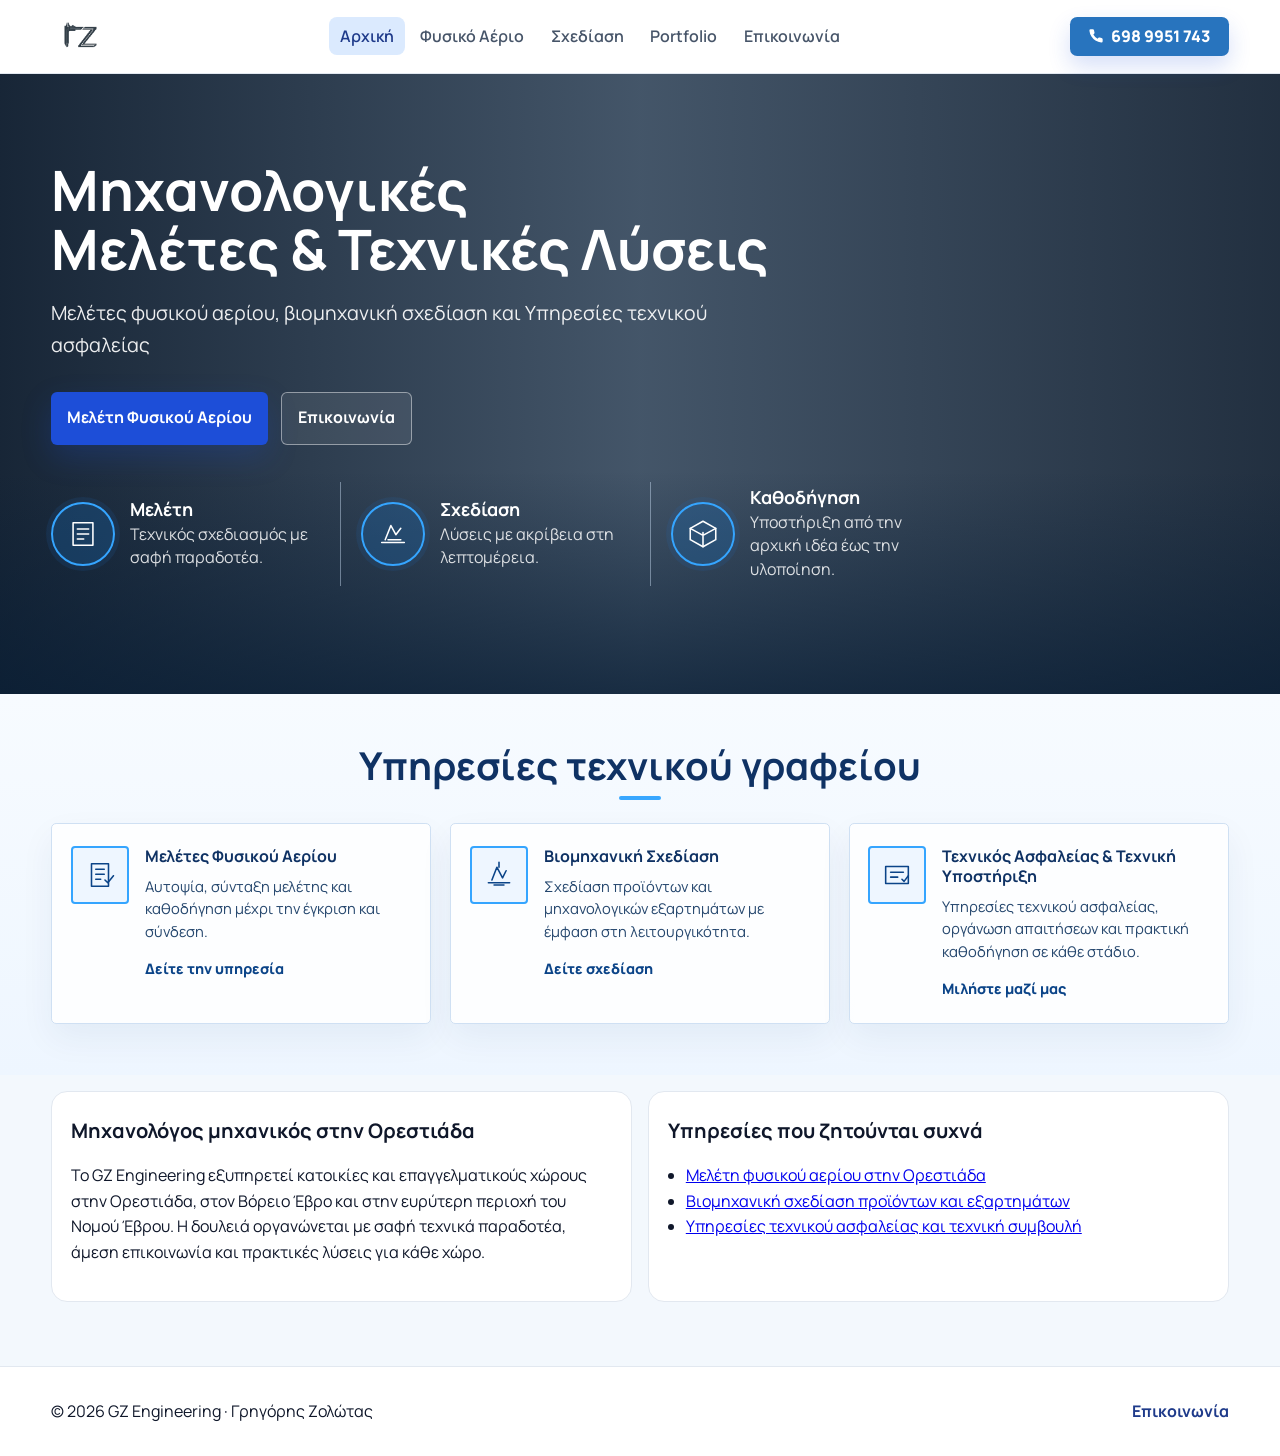
==== commit 2a535f03: "Remove homepage trust strip" ====
--- a/index.html
+++ b/index.html
@@ -244,29 +244,6 @@
             </div>
           </article>
         </div>
-
-        <div class="home-trust-strip" aria-label="Βασικά πλεονεκτήματα συνεργασίας">
-          <div>
-            <span aria-hidden="true">✓</span>
-            <strong>Τοπική εξυπηρέτηση</strong>
-            <p>Ορεστιάδα & Νομός Έβρου</p>
-          </div>
-          <div>
-            <span aria-hidden="true">⌖</span>
-            <strong>Σαφή παραδοτέα</strong>
-            <p>Μελέτες και σχέδια κατανοητά</p>
-          </div>
-          <div>
-            <span aria-hidden="true">◎</span>
-            <strong>Πρακτική προσέγγιση</strong>
-            <p>Λύσεις που μπορούν να εφαρμοστούν</p>
-          </div>
-          <div>
-            <span aria-hidden="true">☎</span>
-            <strong>Άμεση επικοινωνία</strong>
-            <p>Σταθερή ενημέρωση σε κάθε βήμα</p>
-          </div>
-        </div>
       </div>
     </section>
 
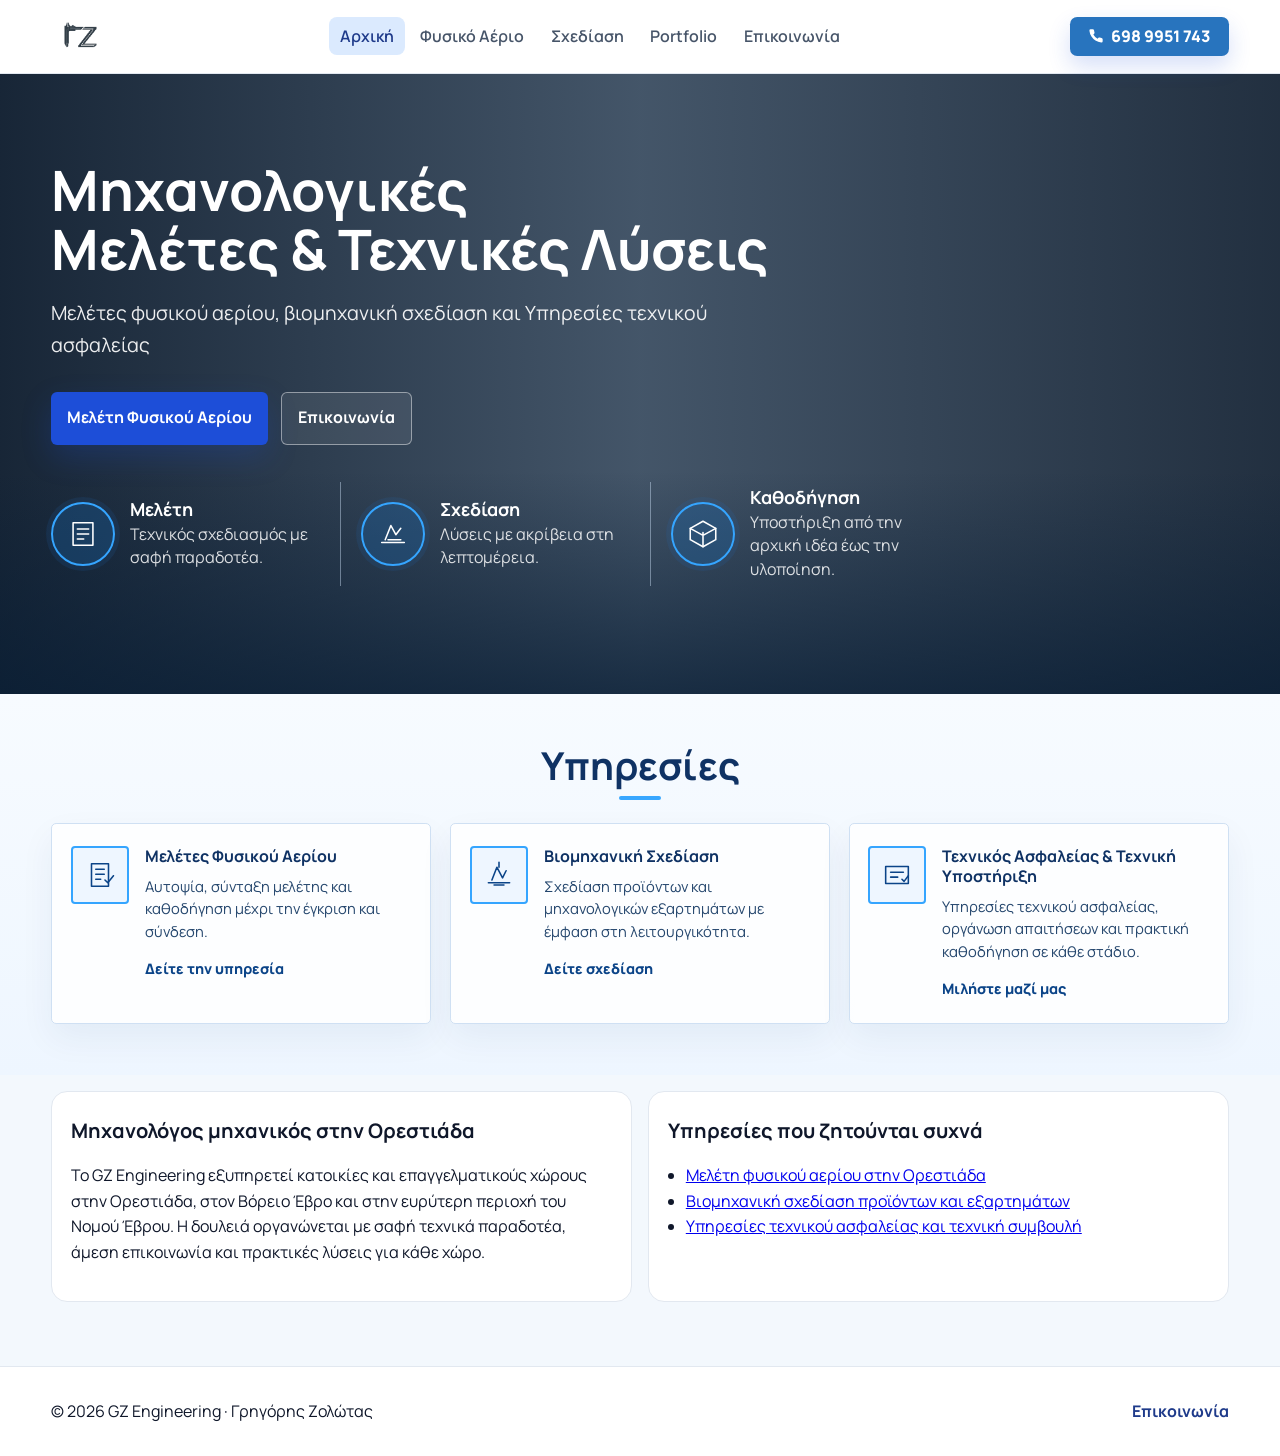
==== commit 2b1d4268: "Update index.html" ====
--- a/index.html
+++ b/index.html
@@ -199,7 +199,7 @@
 
     <section class="home-services-section" aria-labelledby="services-title">
       <div class="container">
-        <h2 id="services-title">Υπηρεσίες τεχνικού γραφείου</h2>
+        <h2 id="services-title">Υπηρεσίες </h2>
 
         <div class="home-services-grid">
           <article class="home-service-card">
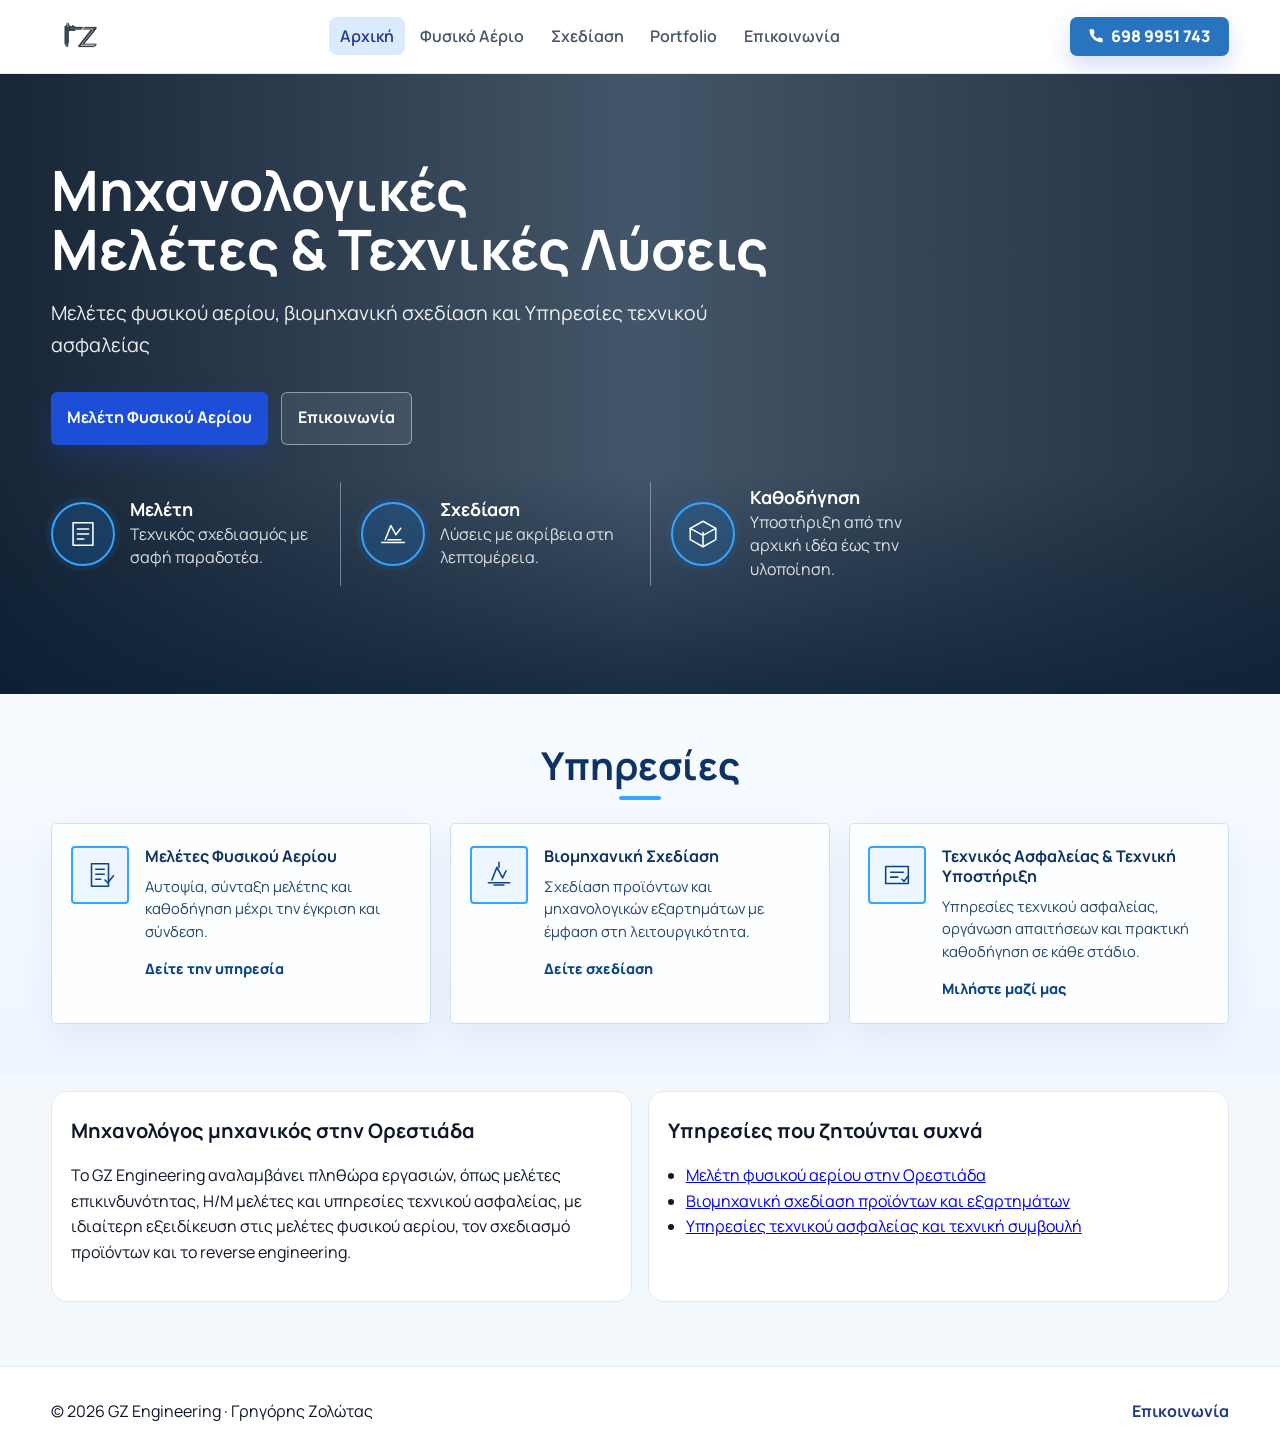
==== commit 41176048: "Revise GZ Engineering service description Updated the description of GZ Engineering services." ====
--- a/index.html
+++ b/index.html
@@ -252,9 +252,10 @@
         <article class="card">
           <h2 id="local-seo-title">Μηχανολόγος μηχανικός στην Ορεστιάδα</h2>
           <p>
-            Το GZ Engineering εξυπηρετεί κατοικίες και επαγγελματικούς χώρους στην Ορεστιάδα,
-            στον Βόρειο Έβρο και στην ευρύτερη περιοχή του Νομού Έβρου. Η δουλειά οργανώνεται
-            με σαφή τεχνικά παραδοτέα, άμεση επικοινωνία και πρακτικές λύσεις για κάθε χώρο.
+            Το GZ Engineering αναλαμβάνει πληθώρα εργασιών,
+            όπως μελέτες επικινδυνότητας, Η/Μ μελέτες και υπηρεσίες τεχνικού ασφαλείας,
+            με ιδιαίτερη εξειδίκευση στις μελέτες φυσικού αερίου,
+            τον σχεδιασμό προϊόντων και το reverse engineering.
           </p>
         </article>
 
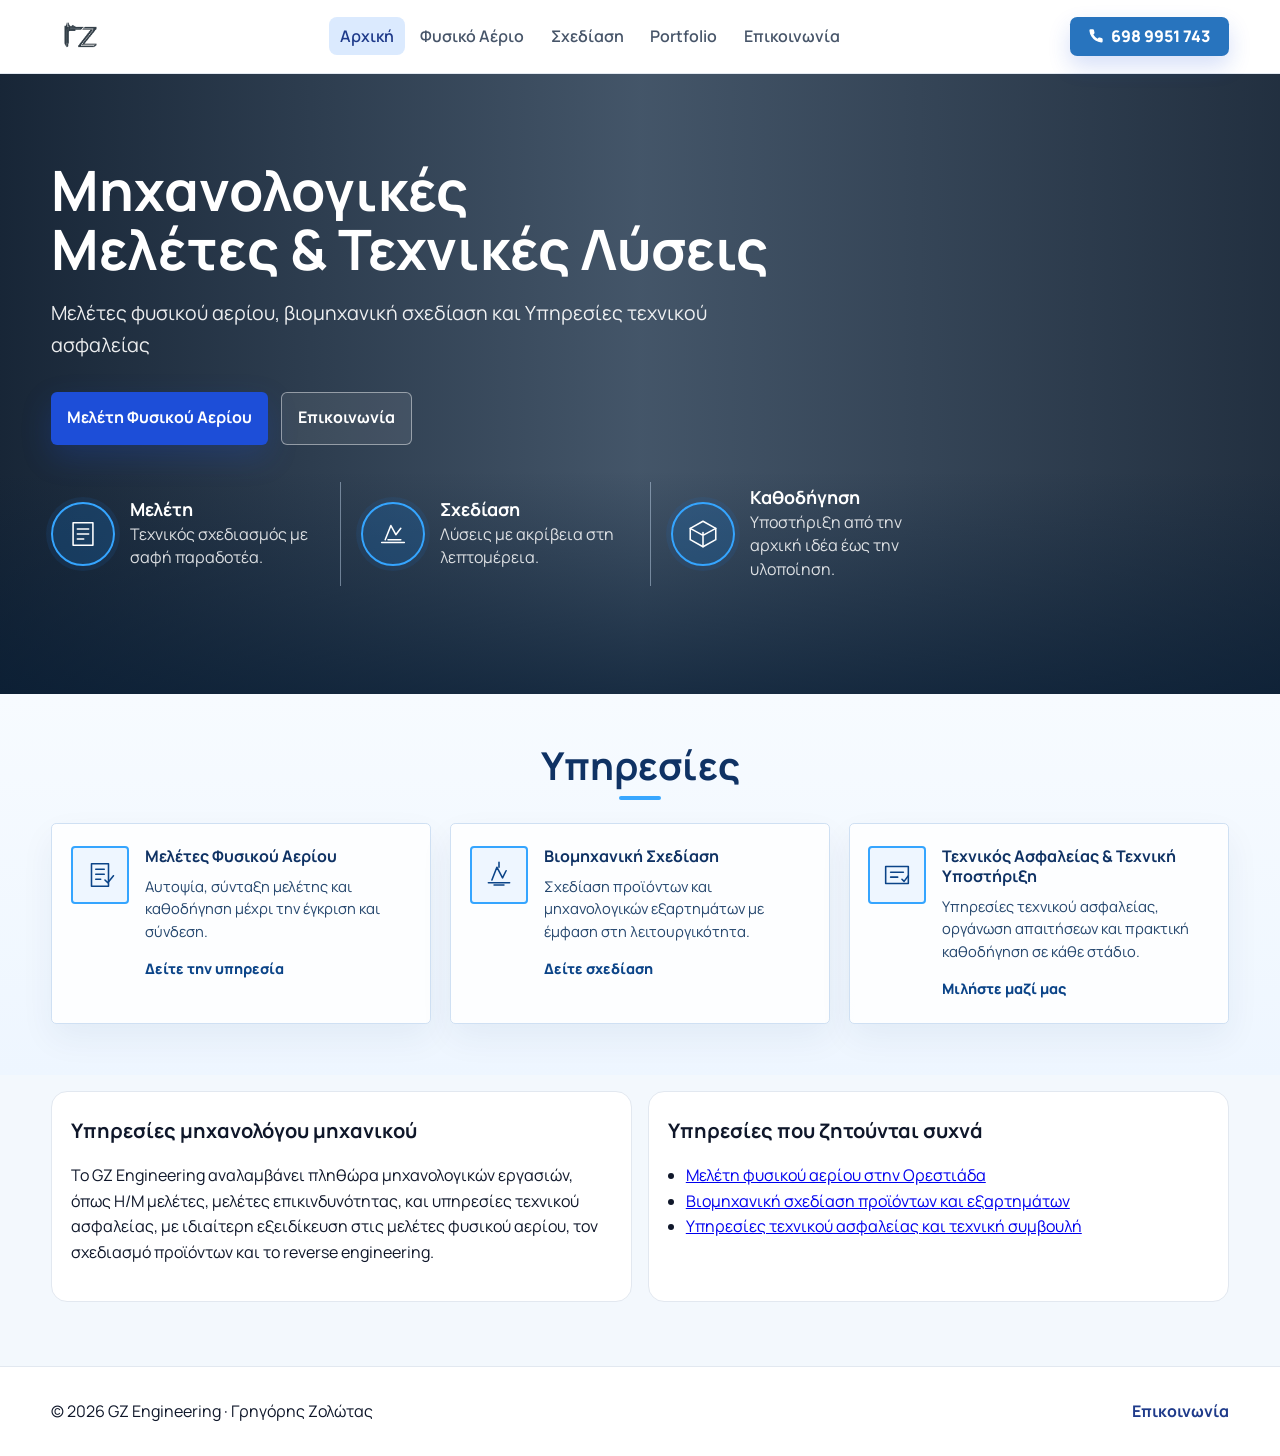
==== commit 58c39bb1: "Change title and update description in index.html Updated the title and description for the engineer" ====
--- a/index.html
+++ b/index.html
@@ -250,10 +250,10 @@
     <section class="section" aria-labelledby="local-seo-title">
       <div class="container grid-2">
         <article class="card">
-          <h2 id="local-seo-title">Μηχανολόγος μηχανικός στην Ορεστιάδα</h2>
+          <h2 id="local-seo-title">Υπηρεσίες μηχανολόγου μηχανικού</h2>
           <p>
-            Το GZ Engineering αναλαμβάνει πληθώρα εργασιών,
-            όπως μελέτες επικινδυνότητας, Η/Μ μελέτες και υπηρεσίες τεχνικού ασφαλείας,
+            Το GZ Engineering αναλαμβάνει πληθώρα μηχανολογικών εργασιών,
+            όπως Η/Μ μελέτες, μελέτες επικινδυνότητας, και υπηρεσίες τεχνικού ασφαλείας,
             με ιδιαίτερη εξειδίκευση στις μελέτες φυσικού αερίου,
             τον σχεδιασμό προϊόντων και το reverse engineering.
           </p>
